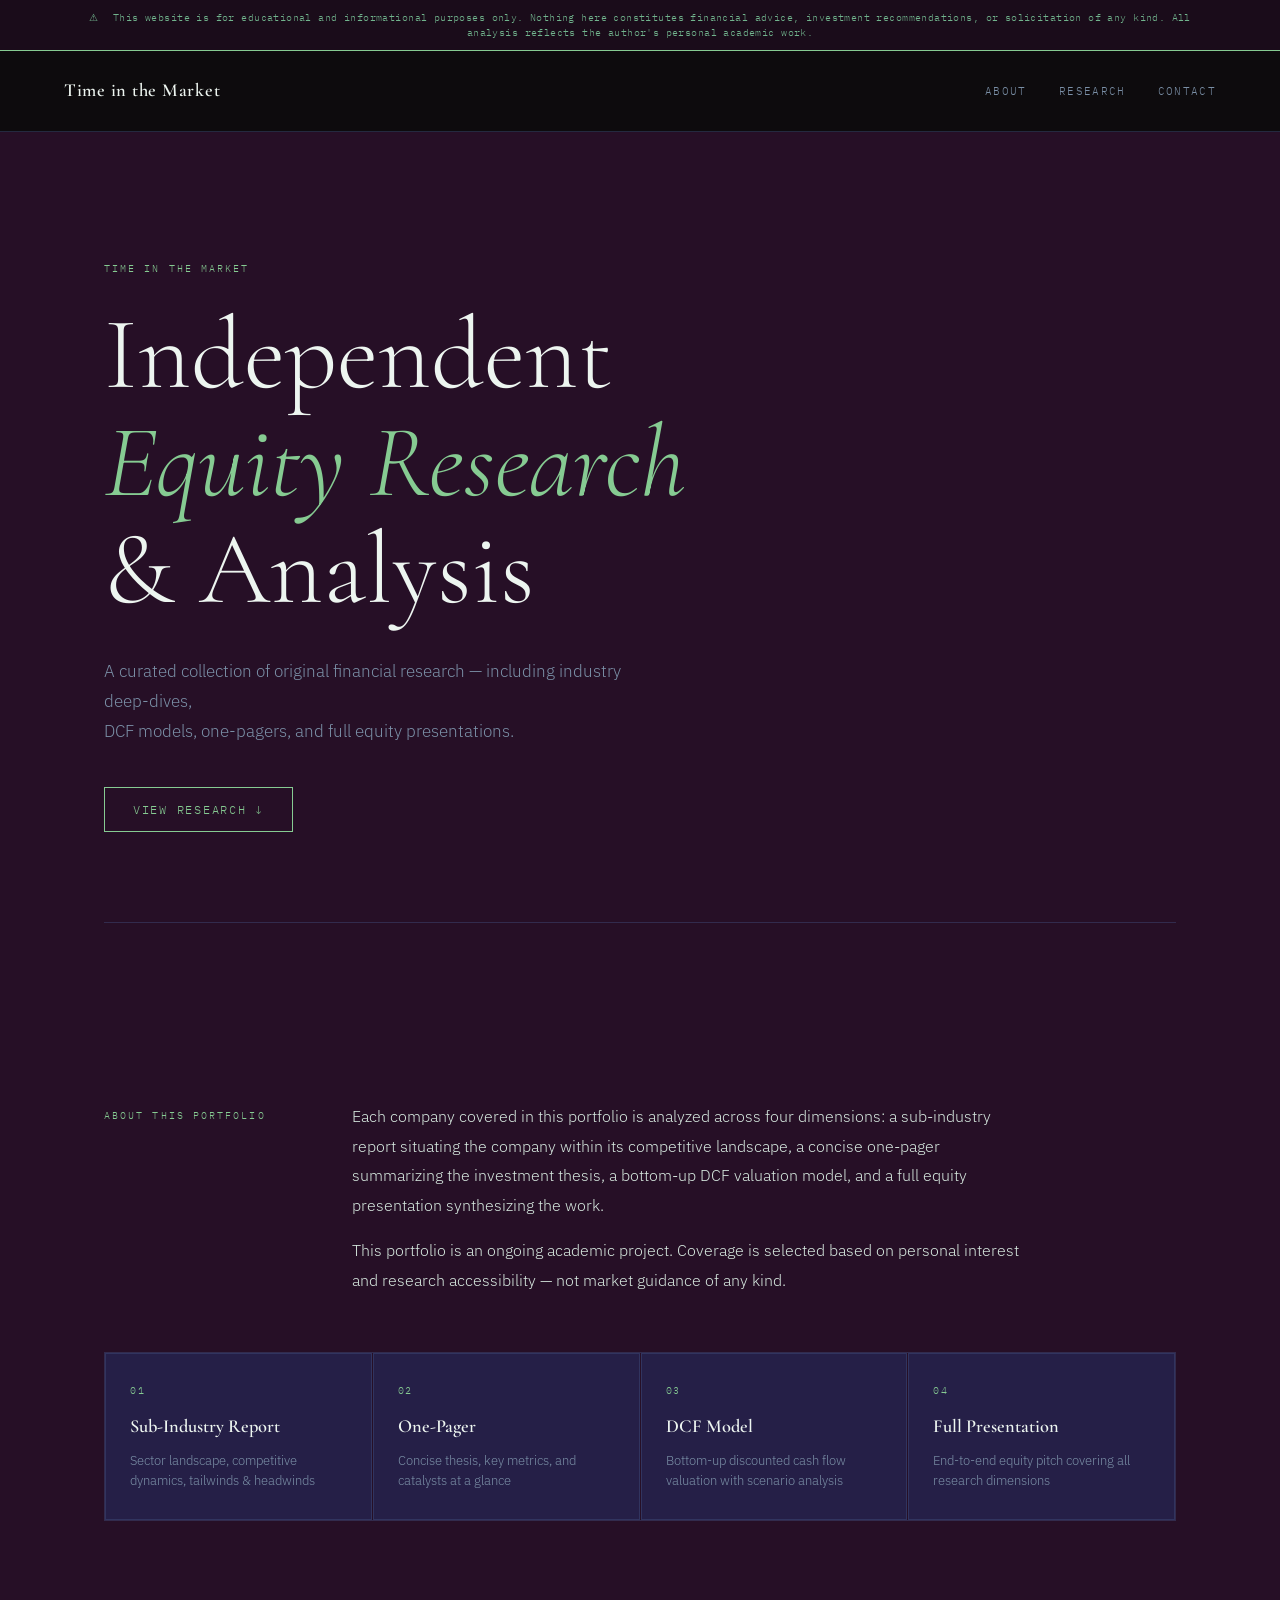
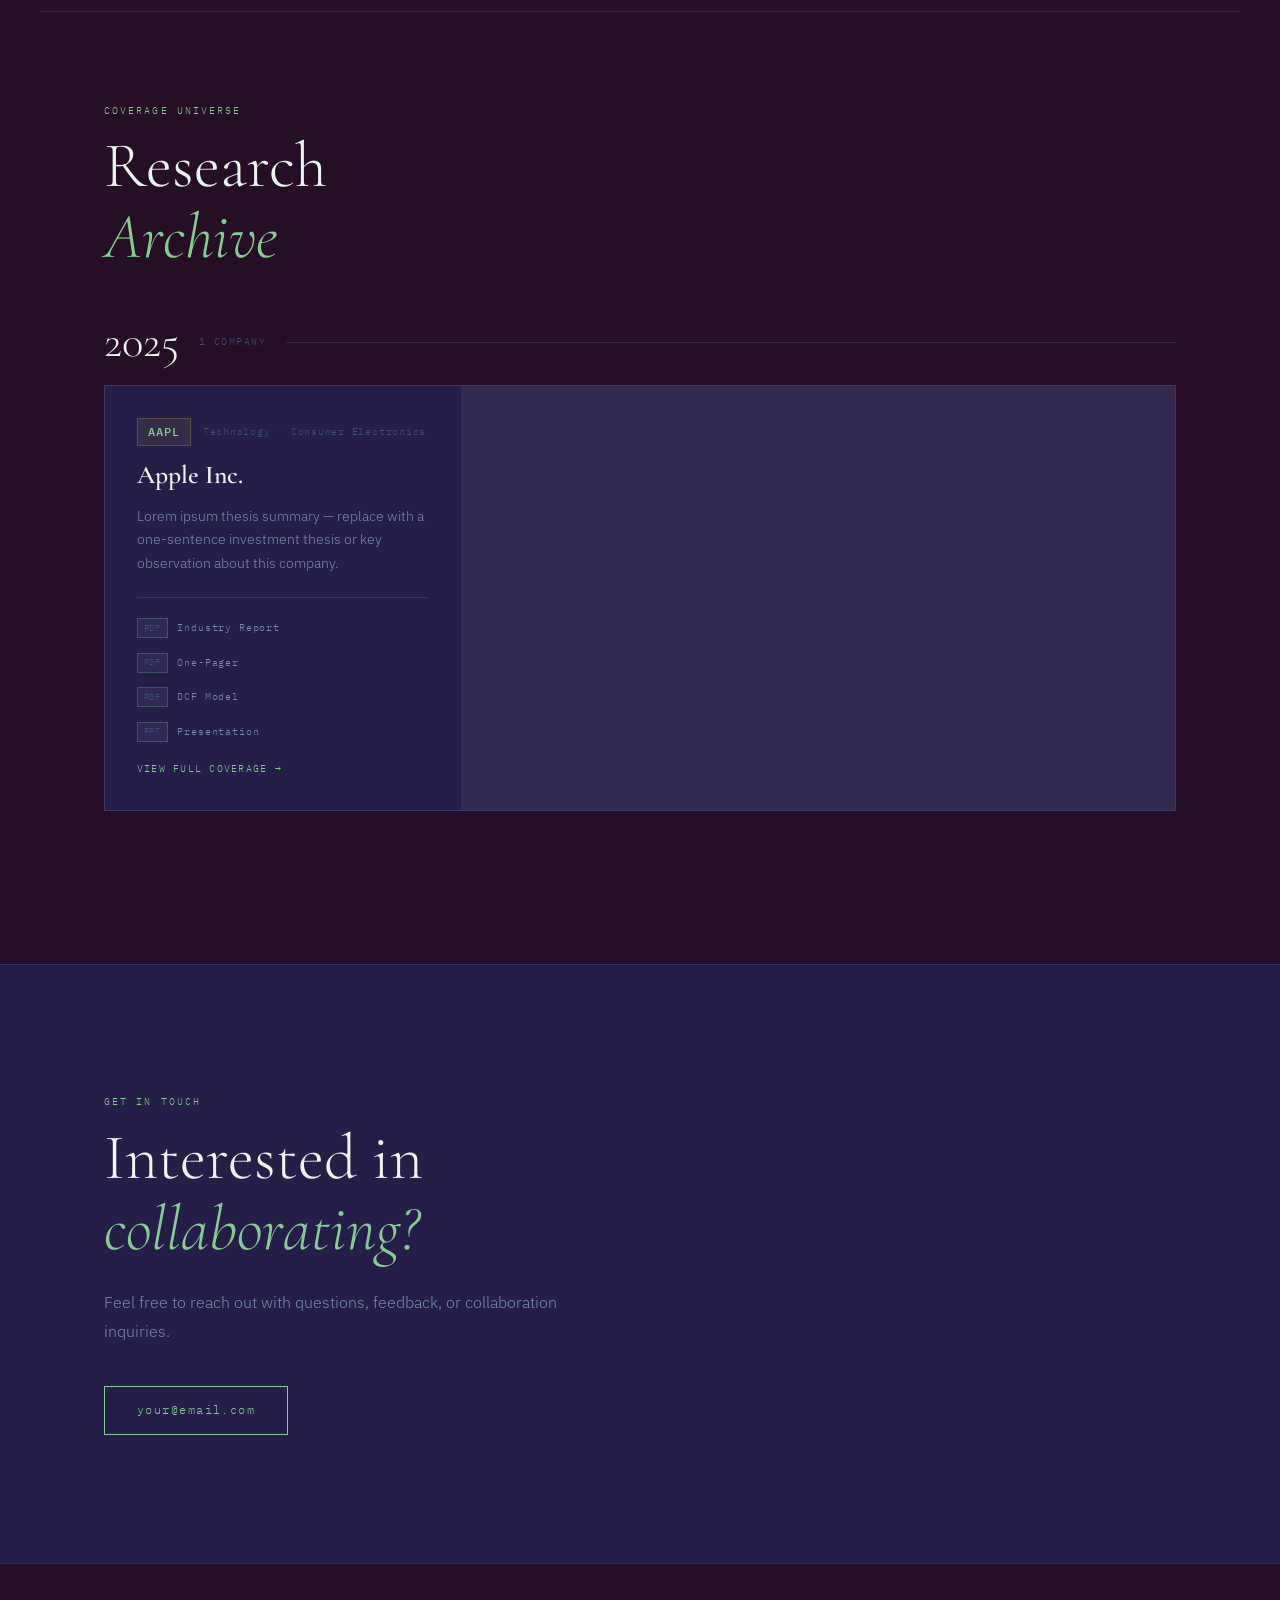
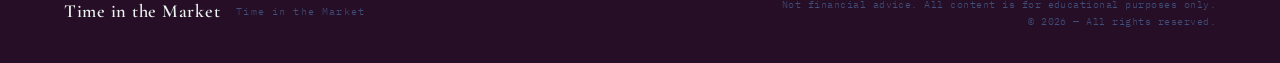
==== index.html @ aef66179 "Add files via upload Initial upload" ====
<!DOCTYPE html>
<html lang="en">
<head>
  <meta charset="UTF-8" />
  <meta name="viewport" content="width=device-width, initial-scale=1.0" />
  <title>Time in the Market</title>
  <link rel="stylesheet" href="styles.css" />
  <link rel="preconnect" href="https://fonts.googleapis.com" />
  <link href="https://fonts.googleapis.com/css2?family=Cormorant+Garamond:ital,wght@0,300;0,400;0,600;1,300;1,400&family=IBM+Plex+Mono:wght@300;400;500&family=IBM+Plex+Sans:wght@300;400;500&display=swap" rel="stylesheet" />
</head>
<body>

  <!-- DISCLAIMER BANNER -->
  <div class="disclaimer-banner">
    <span class="disclaimer-icon">⚠</span>
    This website is for educational and informational purposes only. Nothing here constitutes financial advice, investment recommendations, or solicitation of any kind. All analysis reflects the author's personal academic work.
  </div>

  <!-- NAV -->
  <nav class="nav">
    <a href="index.html" class="nav-logo">Time in the Market</a>
    <div class="nav-links">
      <a href="#about">About</a>
      <a href="#research">Research</a>
      <a href="#contact">Contact</a>
    </div>
  </nav>

  <!-- HERO -->
  <header class="hero">
    <div class="hero-tag">Time in the Market</div>
    <h1 class="hero-title">
      Independent<br />
      <em>Equity Research</em><br />
      & Analysis
    </h1>
    <p class="hero-sub">
      A curated collection of original financial research — including industry deep-dives,<br class="br-desktop" />
      DCF models, one-pagers, and full equity presentations.
    </p>
    <a href="#research" class="hero-cta">View Research ↓</a>
    <div class="hero-rule"></div>
  </header>

  <!-- ABOUT -->
  <section class="about-section" id="about">
    <div class="about-grid">
      <div class="about-label">About This Portfolio</div>
      <div class="about-body">
        <p>
          Each company covered in this portfolio is analyzed across four dimensions:
          a sub-industry report situating the company within its competitive landscape,
          a concise one-pager summarizing the investment thesis, a bottom-up DCF valuation
          model, and a full equity presentation synthesizing the work.
        </p>
        <p>
          This portfolio is an ongoing academic project. Coverage is selected based on
          personal interest and research accessibility — not market guidance of any kind.
        </p>
      </div>
    </div>

    <!-- Deliverable types -->
    <div class="deliverables-row">
      <div class="deliverable-card">
        <div class="deliverable-num">01</div>
        <div class="deliverable-name">Sub-Industry Report</div>
        <div class="deliverable-desc">Sector landscape, competitive dynamics, tailwinds & headwinds</div>
      </div>
      <div class="deliverable-card">
        <div class="deliverable-num">02</div>
        <div class="deliverable-name">One-Pager</div>
        <div class="deliverable-desc">Concise thesis, key metrics, and catalysts at a glance</div>
      </div>
      <div class="deliverable-card">
        <div class="deliverable-num">03</div>
        <div class="deliverable-name">DCF Model</div>
        <div class="deliverable-desc">Bottom-up discounted cash flow valuation with scenario analysis</div>
      </div>
      <div class="deliverable-card">
        <div class="deliverable-num">04</div>
        <div class="deliverable-name">Full Presentation</div>
        <div class="deliverable-desc">End-to-end equity pitch covering all research dimensions</div>
      </div>
    </div>
  </section>

  <!-- RESEARCH GRID -->
  <section class="research-section" id="research">
    <div class="section-header">
      <span class="section-label">Coverage Universe</span>
      <h2 class="section-title">Research<br /><em>Archive</em></h2>
    </div>

    <!-- ============================================================ -->
    <!-- YEAR BLOCK — Duplicate this entire block for each new year   -->
    <!-- ============================================================ -->
    <div class="year-block">

      <div class="year-header">
        <span class="year-label">2025</span>  <!-- ✏️ EDIT: Change the year -->
        <span class="year-count">1 company</span>  <!-- ✏️ EDIT: Update count -->
        <div class="year-rule"></div>
      </div>

      <div class="company-grid">

        <!-- ============================================================ -->
        <!-- COMPANY CARD — Duplicate this block to add a new company     -->
        <!-- ============================================================ -->
        <article class="company-card">
          <div class="card-meta">
            <span class="card-ticker">AAPL</span>
            <span class="card-sector">Technology · Consumer Electronics</span>
          </div>
          <h3 class="card-company">Apple Inc.</h3>
          <p class="card-thesis">
            Lorem ipsum thesis summary — replace with a one-sentence investment thesis or key observation about this company.
          </p>
          <div class="card-links">
            <a href="companies/apple/industry-report.pdf" class="card-link" target="_blank">
              <span class="link-type">PDF</span> Industry Report
            </a>
            <a href="companies/apple/one-pager.pdf" class="card-link" target="_blank">
              <span class="link-type">PDF</span> One-Pager
            </a>
            <a href="companies/apple/dcf-model.pdf" class="card-link" target="_blank">
              <span class="link-type">PDF</span> DCF Model
            </a>
            <a href="companies/apple/presentation.pptx" class="card-link" target="_blank">
              <span class="link-type">PPT</span> Presentation
            </a>
            <a href="companies/apple/index.html" class="card-cta">View Full Coverage →</a>
          </div>
        </article>
        <!-- ============================================================ -->
        <!-- END COMPANY CARD                                              -->
        <!-- ============================================================ -->

        <!-- ADD MORE COMPANY CARDS BELOW — copy the block above -->

      </div>
    </div>
    <!-- ============================================================ -->
    <!-- END YEAR BLOCK                                                -->
    <!-- ============================================================ -->

    <!-- ADD MORE YEAR BLOCKS ABOVE THIS LINE — copy the block above -->

  </section>

  <!-- CONTACT -->
  <section class="contact-section" id="contact">
    <div class="contact-inner">
      <span class="section-label">Get in Touch</span>
      <h2 class="contact-title">Interested in<br /><em>collaborating?</em></h2>
      <p class="contact-body">
        Feel free to reach out with questions, feedback, or collaboration inquiries.
      </p>
      <!-- Replace href with your actual mailto or LinkedIn -->
      <a href="mailto:your@email.com" class="contact-btn">your@email.com</a>
    </div>
  </section>

  <!-- FOOTER -->
  <footer class="footer">
    <div class="footer-left">
      <span class="nav-logo">Time in the Market</span>
      <span class="footer-tagline">Time in the Market</span>
    </div>
    <div class="footer-right">
      <p class="footer-disclaimer">
        Not financial advice. All content is for educational purposes only.<br />
        © <span id="year"></span> — All rights reserved.
      </p>
    </div>
  </footer>

  <script>
    document.getElementById('year').textContent = new Date().getFullYear();
  </script>
</body>
</html>
---- styles.css ----
/* ===================================================
   TIME IN THE MARKET — styles.css
   Palette: Midnight Violet · Space Indigo · Dusk Blue
            · Mint Leaf · Emerald
   =================================================== */

/* ---------- CSS Variables ---------- */
:root {
  --bg:         #260F26;   /* Midnight Violet  */
  --bg-2:       #251F47;   /* Space Indigo     */
  --bg-3:       #2e2a52;   /* Space Indigo +   */
  --border:     rgba(64, 78, 124, 0.45);   /* Dusk Blue tint  */
  --border-mid: rgba(113, 180, 141, 0.3);  /* Mint Leaf tint  */
  --gold:       #86CB92;   /* Emerald          */
  --gold-light: #71B48D;   /* Mint Leaf        */
  --text:       #d6e8df;   /* soft green-white */
  --text-muted: #7a8fa6;   /* muted blue-grey  */
  --text-dim:   #404E7C;   /* Dusk Blue        */
  --white:      #edf5f0;   /* near-white       */

  --font-display: 'Cormorant Garamond', serif;
  --font-mono:    'IBM Plex Mono', monospace;
  --font-sans:    'IBM Plex Sans', sans-serif;

  --max-w: 1200px;
  --pad:   clamp(1.5rem, 5vw, 4rem);
}

/* ---------- Reset ---------- */
*, *::before, *::after { box-sizing: border-box; margin: 0; padding: 0; }

html { scroll-behavior: smooth; }

body {
  background: var(--bg);
  color: var(--text);
  font-family: var(--font-sans);
  font-weight: 300;
  line-height: 1.7;
  -webkit-font-smoothing: antialiased;
}

a { color: inherit; text-decoration: none; }
img { display: block; max-width: 100%; }

/* ---------- Disclaimer Banner ---------- */
.disclaimer-banner {
  background: #1a0c1a;
  border-bottom: 1px solid var(--gold);
  color: var(--gold-light);
  font-family: var(--font-mono);
  font-size: 0.65rem;
  letter-spacing: 0.04em;
  line-height: 1.5;
  padding: 0.6rem var(--pad);
  text-align: center;
}

.disclaimer-icon {
  margin-right: 0.5rem;
}

/* ---------- Nav ---------- */
.nav {
  display: flex;
  align-items: center;
  justify-content: space-between;
  padding: 1.5rem var(--pad);
  border-bottom: 1px solid var(--border);
  position: sticky;
  top: 0;
  z-index: 100;
  background: rgba(11,11,11,0.92);
  backdrop-filter: blur(12px);
}

.nav-logo {
  font-family: var(--font-display);
  font-size: 1.15rem;
  font-weight: 600;
  letter-spacing: 0.04em;
  color: var(--white);
  white-space: nowrap;
}

.nav-links {
  display: flex;
  gap: 2rem;
}

.nav-links a {
  font-family: var(--font-mono);
  font-size: 0.7rem;
  letter-spacing: 0.12em;
  text-transform: uppercase;
  color: var(--text-muted);
  transition: color 0.2s;
}

.nav-links a:hover { color: var(--gold); }

/* ---------- Hero ---------- */
.hero {
  padding: clamp(4rem, 10vw, 9rem) var(--pad) clamp(3rem, 7vw, 6rem);
  max-width: var(--max-w);
  margin: 0 auto;
  position: relative;
}

.hero-tag {
  font-family: var(--font-mono);
  font-size: 0.65rem;
  letter-spacing: 0.2em;
  text-transform: uppercase;
  color: var(--gold);
  margin-bottom: 1.5rem;
}

.hero-title {
  font-family: var(--font-display);
  font-size: clamp(3.5rem, 8vw, 7.5rem);
  font-weight: 300;
  line-height: 1.05;
  color: var(--white);
  margin-bottom: 2rem;
}

.hero-title em {
  font-style: italic;
  color: var(--gold);
}

.hero-sub {
  font-family: var(--font-sans);
  font-size: clamp(0.9rem, 1.5vw, 1.05rem);
  font-weight: 300;
  color: var(--text-muted);
  max-width: 560px;
  line-height: 1.8;
  margin-bottom: 2.5rem;
}

.br-desktop { display: none; }
@media (min-width: 768px) { .br-desktop { display: block; } }

.hero-cta {
  display: inline-block;
  font-family: var(--font-mono);
  font-size: 0.72rem;
  letter-spacing: 0.15em;
  text-transform: uppercase;
  color: var(--gold);
  border: 1px solid var(--gold);
  padding: 0.75rem 1.75rem;
  transition: background 0.2s, color 0.2s;
}

.hero-cta:hover {
  background: var(--gold);
  color: var(--bg);
}

.hero-rule {
  width: 100%;
  height: 1px;
  background: var(--border);
  margin-top: clamp(3rem, 7vw, 6rem);
}

/* ---------- About ---------- */
.about-section {
  max-width: var(--max-w);
  margin: 0 auto;
  padding: clamp(3rem, 7vw, 6rem) var(--pad);
  border-bottom: 1px solid var(--border);
}

.about-grid {
  display: grid;
  grid-template-columns: 200px 1fr;
  gap: 3rem;
  margin-bottom: 3.5rem;
}

@media (max-width: 700px) {
  .about-grid { grid-template-columns: 1fr; gap: 1rem; }
}

.about-label {
  font-family: var(--font-mono);
  font-size: 0.65rem;
  letter-spacing: 0.2em;
  text-transform: uppercase;
  color: var(--gold);
  padding-top: 0.3rem;
}

.about-body p {
  font-size: 1rem;
  color: var(--text);
  line-height: 1.85;
  max-width: 680px;
}

.about-body p + p { margin-top: 1rem; }

/* Deliverables row */
.deliverables-row {
  display: grid;
  grid-template-columns: repeat(4, 1fr);
  gap: 1px;
  border: 1px solid var(--border);
}

@media (max-width: 900px) {
  .deliverables-row { grid-template-columns: repeat(2, 1fr); }
}
@media (max-width: 500px) {
  .deliverables-row { grid-template-columns: 1fr; }
}

.deliverable-card {
  padding: 1.75rem 1.5rem;
  background: var(--bg-2);
  border: 1px solid var(--border);
  transition: background 0.2s;
}

.deliverable-card:hover { background: var(--bg-3); }

.deliverable-num {
  font-family: var(--font-mono);
  font-size: 0.65rem;
  letter-spacing: 0.15em;
  color: var(--gold);
  margin-bottom: 0.75rem;
}

.deliverable-name {
  font-family: var(--font-display);
  font-size: 1.15rem;
  font-weight: 600;
  color: var(--white);
  margin-bottom: 0.5rem;
}

.deliverable-desc {
  font-size: 0.8rem;
  color: var(--text-muted);
  line-height: 1.6;
}

/* ---------- Research Section ---------- */
.research-section {
  max-width: var(--max-w);
  margin: 0 auto;
  padding: clamp(3rem, 7vw, 6rem) var(--pad);
}

.section-header {
  margin-bottom: 3rem;
}

.section-label {
  font-family: var(--font-mono);
  font-size: 0.65rem;
  letter-spacing: 0.2em;
  text-transform: uppercase;
  color: var(--gold);
  display: block;
  margin-bottom: 0.75rem;
}

.section-title {
  font-family: var(--font-display);
  font-size: clamp(2.5rem, 5vw, 4rem);
  font-weight: 300;
  line-height: 1.1;
  color: var(--white);
}

.section-title em {
  font-style: italic;
  color: var(--gold);
}

/* Company grid */
.company-grid {
  display: grid;
  grid-template-columns: repeat(auto-fill, minmax(340px, 1fr));
  gap: 1px;
  background: var(--border);
  border: 1px solid var(--border);
}

.company-card {
  background: var(--bg-2);
  padding: 2rem;
  display: flex;
  flex-direction: column;
  gap: 0.9rem;
  transition: background 0.2s;
  position: relative;
}

.company-card:hover { background: var(--bg-3); }

.company-card::before {
  content: '';
  position: absolute;
  top: 0; left: 0;
  width: 2px;
  height: 0;
  background: var(--gold);
  transition: height 0.3s ease;
}

.company-card:hover::before { height: 100%; }

.card-meta {
  display: flex;
  align-items: center;
  gap: 0.75rem;
  flex-wrap: wrap;
}

.card-ticker {
  font-family: var(--font-mono);
  font-size: 0.72rem;
  font-weight: 500;
  letter-spacing: 0.1em;
  color: var(--gold);
  background: rgba(198,168,75,0.1);
  padding: 0.2rem 0.6rem;
  border: 1px solid rgba(198,168,75,0.25);
}

.card-sector {
  font-family: var(--font-mono);
  font-size: 0.6rem;
  letter-spacing: 0.08em;
  color: var(--text-dim);
}

.card-company {
  font-family: var(--font-display);
  font-size: 1.6rem;
  font-weight: 600;
  color: var(--white);
  line-height: 1.2;
}

.card-thesis {
  font-size: 0.85rem;
  color: var(--text-muted);
  line-height: 1.7;
  flex: 1;
}

.card-links {
  display: flex;
  flex-direction: column;
  gap: 0.4rem;
  margin-top: 0.5rem;
  padding-top: 1rem;
  border-top: 1px solid var(--border);
}

.card-link {
  display: flex;
  align-items: center;
  gap: 0.6rem;
  font-family: var(--font-mono);
  font-size: 0.65rem;
  letter-spacing: 0.08em;
  color: var(--text-muted);
  transition: color 0.2s;
  padding: 0.25rem 0;
}

.card-link:hover { color: var(--gold); }

.link-type {
  background: var(--bg-3);
  border: 1px solid var(--border-mid);
  padding: 0.1rem 0.35rem;
  font-size: 0.55rem;
  letter-spacing: 0.1em;
  color: var(--text-dim);
  min-width: 30px;
  text-align: center;
}

.card-cta {
  display: inline-block;
  margin-top: 0.5rem;
  font-family: var(--font-mono);
  font-size: 0.65rem;
  letter-spacing: 0.12em;
  text-transform: uppercase;
  color: var(--gold);
  transition: letter-spacing 0.2s;
}

.card-cta:hover { letter-spacing: 0.2em; }

/* Year blocks */
.year-block {
  margin-bottom: 4rem;
}

.year-header {
  display: flex;
  align-items: center;
  gap: 1.25rem;
  margin-bottom: 1.25rem;
}

.year-label {
  font-family: var(--font-display);
  font-size: 2.8rem;
  font-weight: 300;
  color: var(--white);
  line-height: 1;
  flex-shrink: 0;
}

.year-count {
  font-family: var(--font-mono);
  font-size: 0.6rem;
  letter-spacing: 0.15em;
  text-transform: uppercase;
  color: var(--text-dim);
  flex-shrink: 0;
}

.year-rule {
  flex: 1;
  height: 1px;
  background: var(--border);
}

/* Empty state */
.empty-state {
  text-align: center;
  padding: 3rem;
  border: 1px dashed var(--border);
  border-top: none;
  margin-top: -1px;
}

.empty-state p {
  font-family: var(--font-mono);
  font-size: 0.7rem;
  letter-spacing: 0.15em;
  color: var(--text-dim);
}

/* ---------- Contact ---------- */
.contact-section {
  border-top: 1px solid var(--border);
  background: var(--bg-2);
}

.contact-inner {
  max-width: var(--max-w);
  margin: 0 auto;
  padding: clamp(4rem, 10vw, 8rem) var(--pad);
}

.contact-title {
  font-family: var(--font-display);
  font-size: clamp(2.5rem, 5vw, 4.5rem);
  font-weight: 300;
  line-height: 1.1;
  color: var(--white);
  margin: 0.75rem 0 1.5rem;
}

.contact-title em {
  font-style: italic;
  color: var(--gold);
}

.contact-body {
  font-size: 1rem;
  color: var(--text-muted);
  max-width: 460px;
  margin-bottom: 2.5rem;
  line-height: 1.8;
}

.contact-btn {
  display: inline-block;
  font-family: var(--font-mono);
  font-size: 0.75rem;
  letter-spacing: 0.12em;
  color: var(--gold);
  border: 1px solid var(--gold);
  padding: 0.85rem 2rem;
  transition: background 0.2s, color 0.2s;
}

.contact-btn:hover {
  background: var(--gold);
  color: var(--bg);
}

/* ---------- Footer ---------- */
.footer {
  display: flex;
  align-items: flex-start;
  justify-content: space-between;
  flex-wrap: wrap;
  gap: 1.5rem;
  padding: 2rem var(--pad);
  border-top: 1px solid var(--border);
  max-width: 100%;
}

.footer-left {
  display: flex;
  align-items: center;
  gap: 1rem;
}

.footer-tagline {
  font-family: var(--font-mono);
  font-size: 0.6rem;
  letter-spacing: 0.12em;
  color: var(--text-dim);
}

.footer-disclaimer {
  font-family: var(--font-mono);
  font-size: 0.6rem;
  letter-spacing: 0.05em;
  color: var(--text-dim);
  text-align: right;
  line-height: 1.8;
}

@media (max-width: 600px) {
  .footer { flex-direction: column; }
  .footer-disclaimer { text-align: left; }
}

/* ===================================================
   COMPANY PAGE STYLES (used in company/index.html)
   =================================================== */

.company-hero {
  max-width: var(--max-w);
  margin: 0 auto;
  padding: clamp(3rem, 8vw, 7rem) var(--pad) 3rem;
  border-bottom: 1px solid var(--border);
}

.company-breadcrumb {
  font-family: var(--font-mono);
  font-size: 0.62rem;
  letter-spacing: 0.15em;
  color: var(--text-dim);
  margin-bottom: 2rem;
}

.company-breadcrumb a { color: var(--gold); }

.company-header-meta {
  display: flex;
  align-items: center;
  gap: 1rem;
  margin-bottom: 1rem;
  flex-wrap: wrap;
}

.company-page-title {
  font-family: var(--font-display);
  font-size: clamp(3rem, 7vw, 6rem);
  font-weight: 300;
  color: var(--white);
  line-height: 1.05;
  margin-bottom: 1.25rem;
}

.company-page-title em { color: var(--gold); font-style: italic; }

.company-summary {
  font-size: 1rem;
  color: var(--text-muted);
  max-width: 620px;
  line-height: 1.85;
}

/* Research docs grid */
.docs-section {
  max-width: var(--max-w);
  margin: 0 auto;
  padding: clamp(2.5rem, 6vw, 5rem) var(--pad);
}

.docs-grid {
  display: grid;
  grid-template-columns: repeat(auto-fill, minmax(260px, 1fr));
  gap: 1px;
  background: var(--border);
  border: 1px solid var(--border);
  margin-top: 2rem;
}

.doc-card {
  background: var(--bg-2);
  padding: 1.75rem;
  display: flex;
  flex-direction: column;
  gap: 0.75rem;
  transition: background 0.2s;
}

.doc-card:hover { background: var(--bg-3); }

.doc-card-num {
  font-family: var(--font-mono);
  font-size: 0.6rem;
  letter-spacing: 0.15em;
  color: var(--gold);
}

.doc-card-title {
  font-family: var(--font-display);
  font-size: 1.2rem;
  font-weight: 600;
  color: var(--white);
}

.doc-card-desc {
  font-size: 0.8rem;
  color: var(--text-muted);
  line-height: 1.65;
  flex: 1;
}

.doc-card-link {
  display: inline-flex;
  align-items: center;
  gap: 0.4rem;
  font-family: var(--font-mono);
  font-size: 0.65rem;
  letter-spacing: 0.1em;
  color: var(--gold);
  border: 1px solid rgba(198,168,75,0.3);
  padding: 0.55rem 0.9rem;
  margin-top: 0.5rem;
  transition: background 0.2s, color 0.2s;
  width: fit-content;
}

.doc-card-link:hover {
  background: var(--gold);
  color: var(--bg);
}

/* Company key stats bar */
.stats-bar {
  display: grid;
  grid-template-columns: repeat(auto-fill, minmax(150px, 1fr));
  border: 1px solid var(--border);
  border-bottom: none;
  margin-top: 2.5rem;
}

.stat-item {
  padding: 1.25rem 1.5rem;
  border-bottom: 1px solid var(--border);
  border-right: 1px solid var(--border);
}

.stat-label {
  font-family: var(--font-mono);
  font-size: 0.58rem;
  letter-spacing: 0.15em;
  text-transform: uppercase;
  color: var(--text-dim);
  margin-bottom: 0.35rem;
}

.stat-value {
  font-family: var(--font-display);
  font-size: 1.3rem;
  font-weight: 600;
  color: var(--white);
}

/* Thesis block */
.thesis-section {
  max-width: var(--max-w);
  margin: 0 auto;
  padding: 0 var(--pad) clamp(3rem, 6vw, 5rem);
}

.thesis-block {
  border-left: 2px solid var(--gold);
  padding: 1.5rem 2rem;
  background: var(--bg-2);
}

.thesis-block p {
  font-family: var(--font-display);
  font-size: 1.3rem;
  font-style: italic;
  line-height: 1.65;
  color: var(--text);
  font-weight: 300;
}

/* Company back link */
.back-bar {
  max-width: var(--max-w);
  margin: 0 auto;
  padding: 1.5rem var(--pad);
  border-bottom: 1px solid var(--border);
}

.back-link {
  font-family: var(--font-mono);
  font-size: 0.65rem;
  letter-spacing: 0.12em;
  color: var(--text-muted);
  transition: color 0.2s;
}

.back-link:hover { color: var(--gold); }
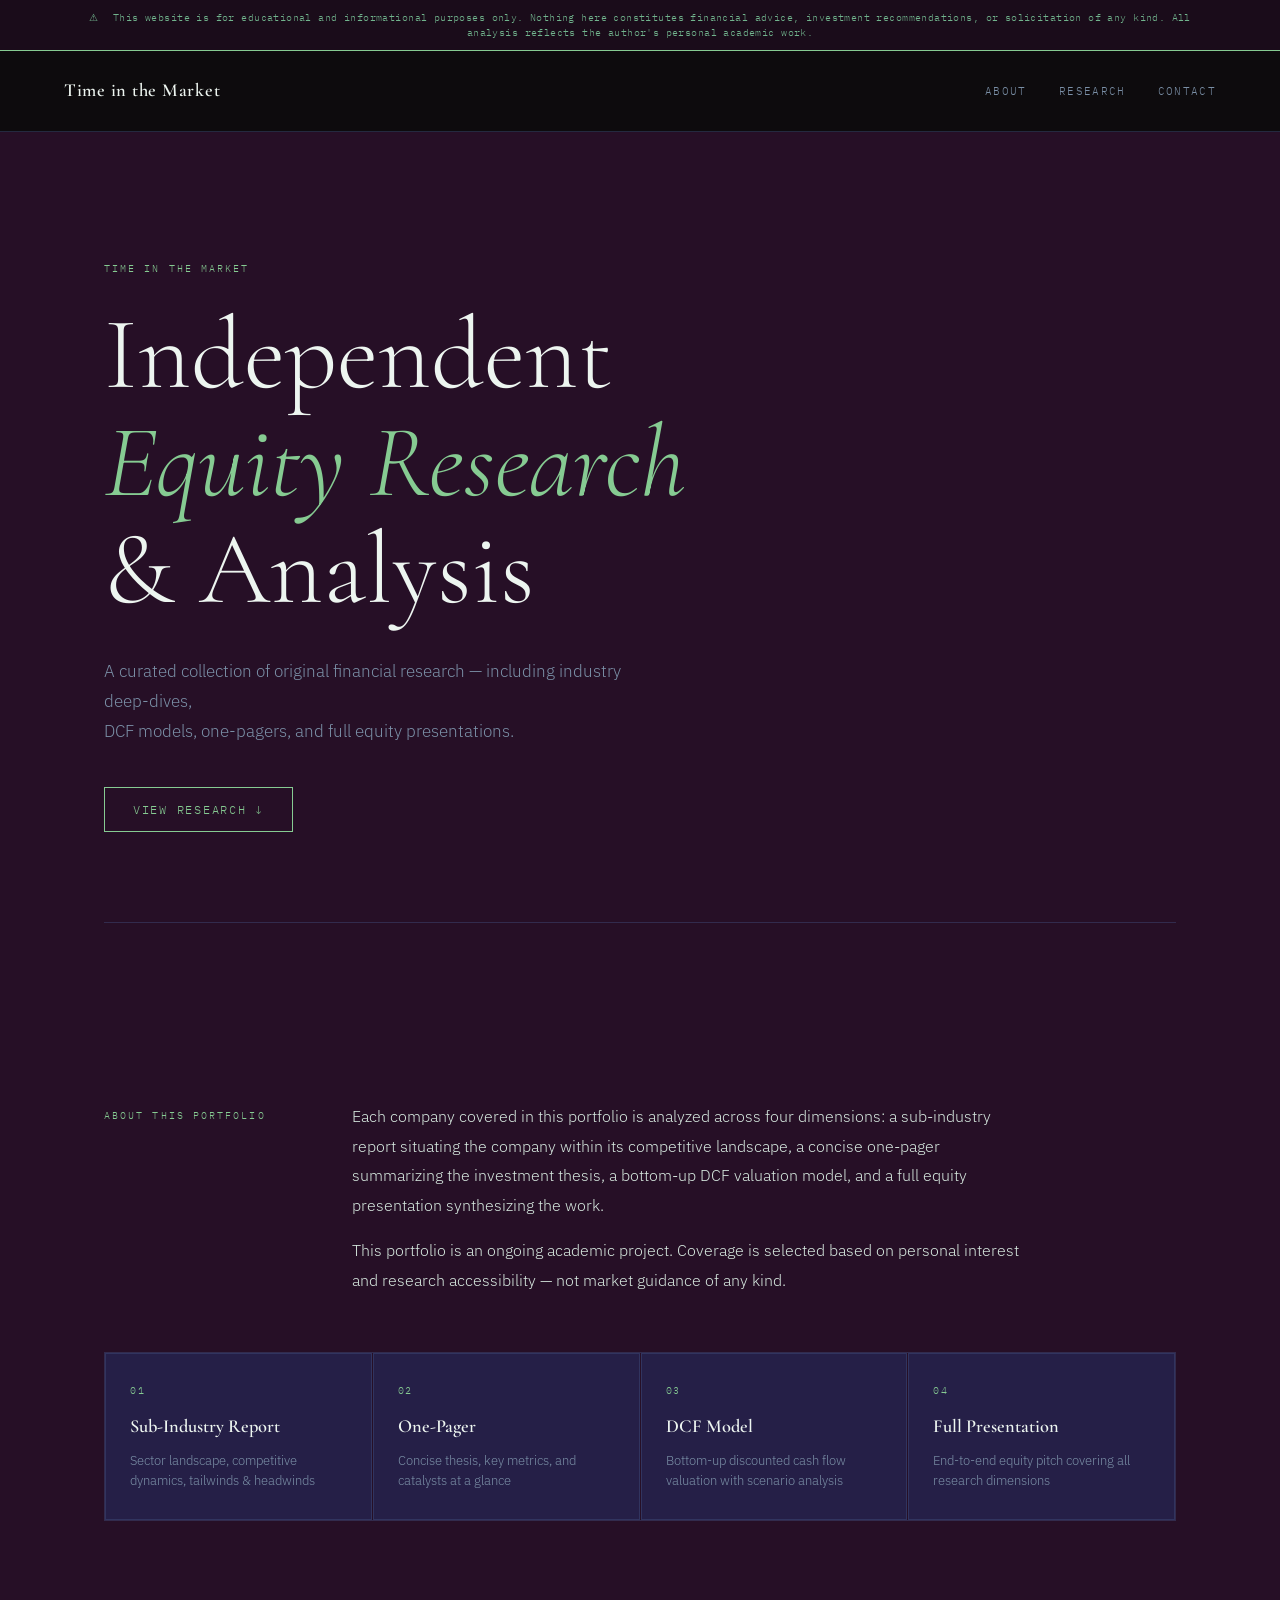
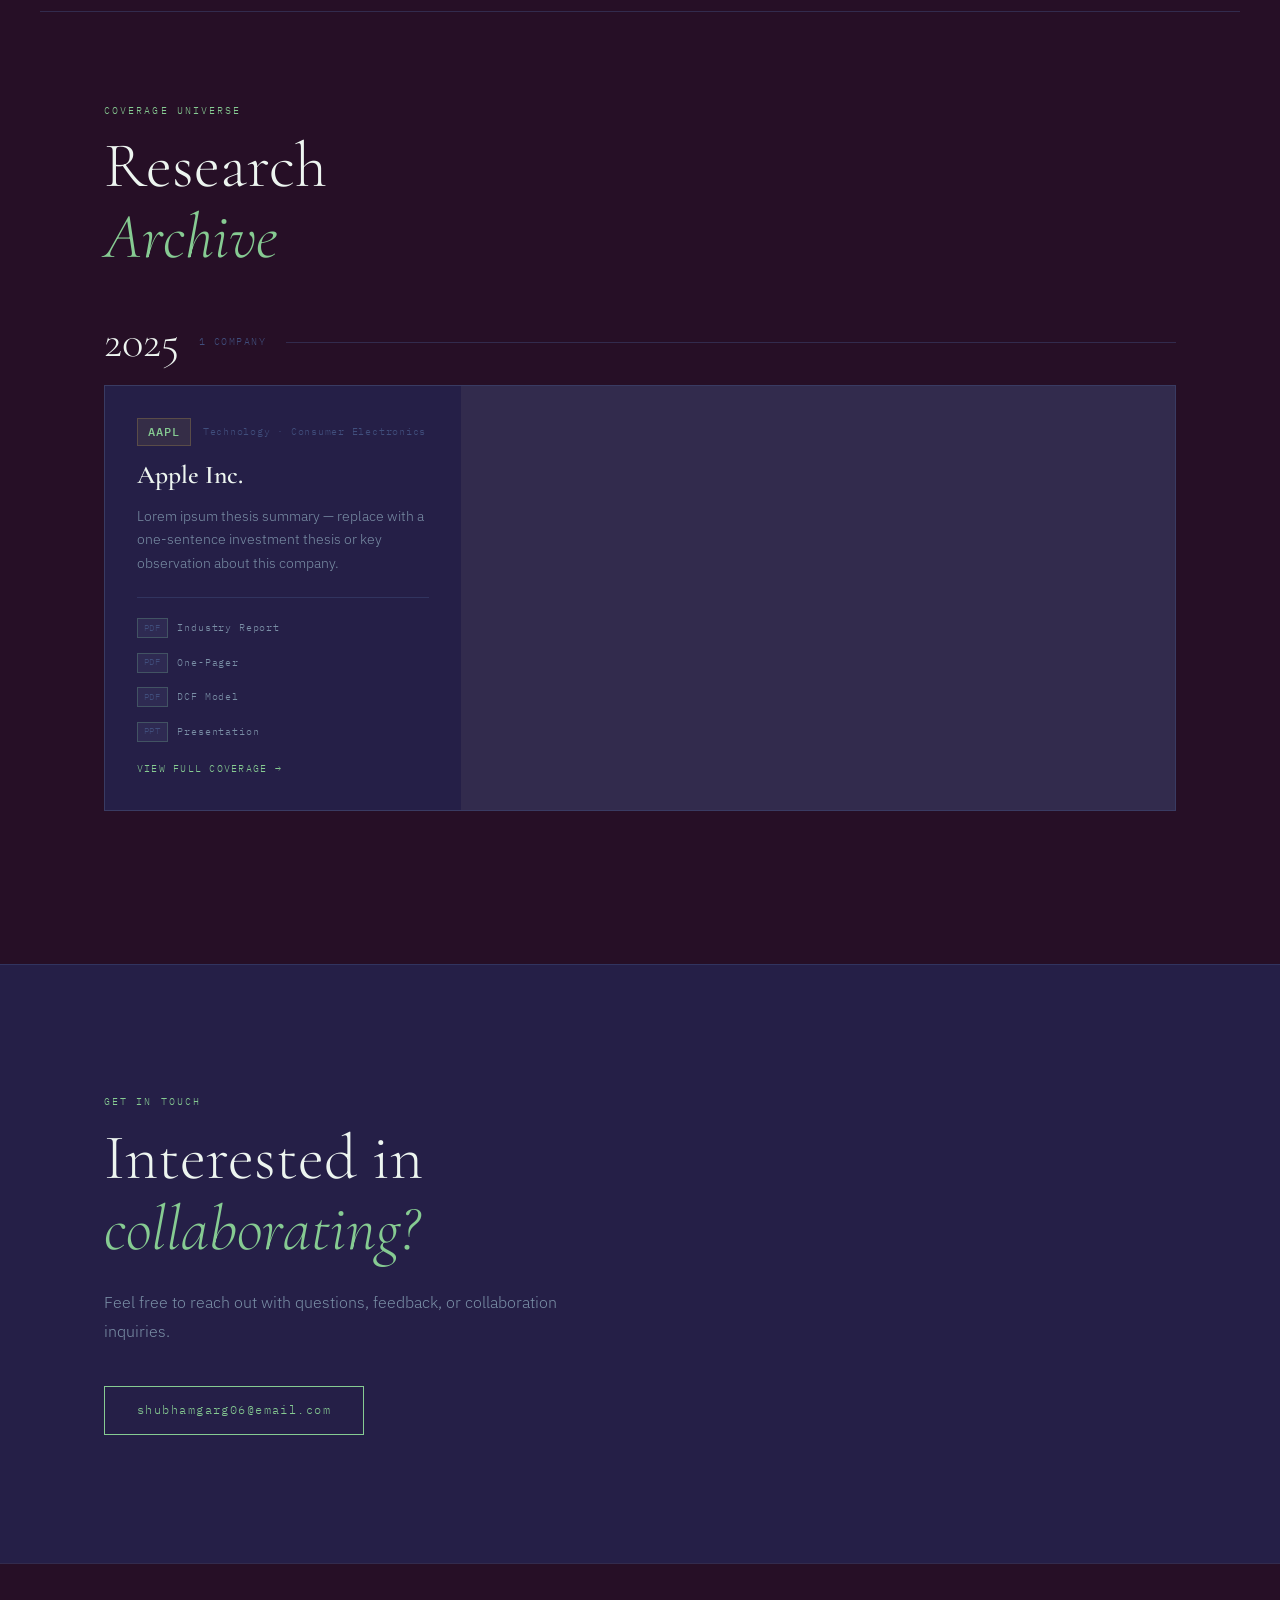
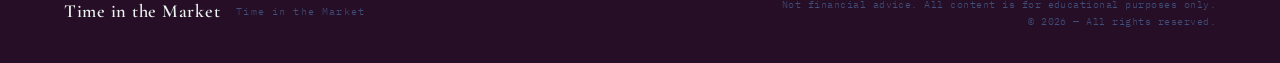
==== commit 6c2f7e37: "Update index.html email changes" ====
--- a/index.html
+++ b/index.html
@@ -158,7 +158,7 @@
         Feel free to reach out with questions, feedback, or collaboration inquiries.
       </p>
       <!-- Replace href with your actual mailto or LinkedIn -->
-      <a href="mailto:your@email.com" class="contact-btn">your@email.com</a>
+      <a href="mailto:shubhamgarg06@email.com" class="contact-btn">shubhamgarg06@email.com</a>
     </div>
   </section>
 
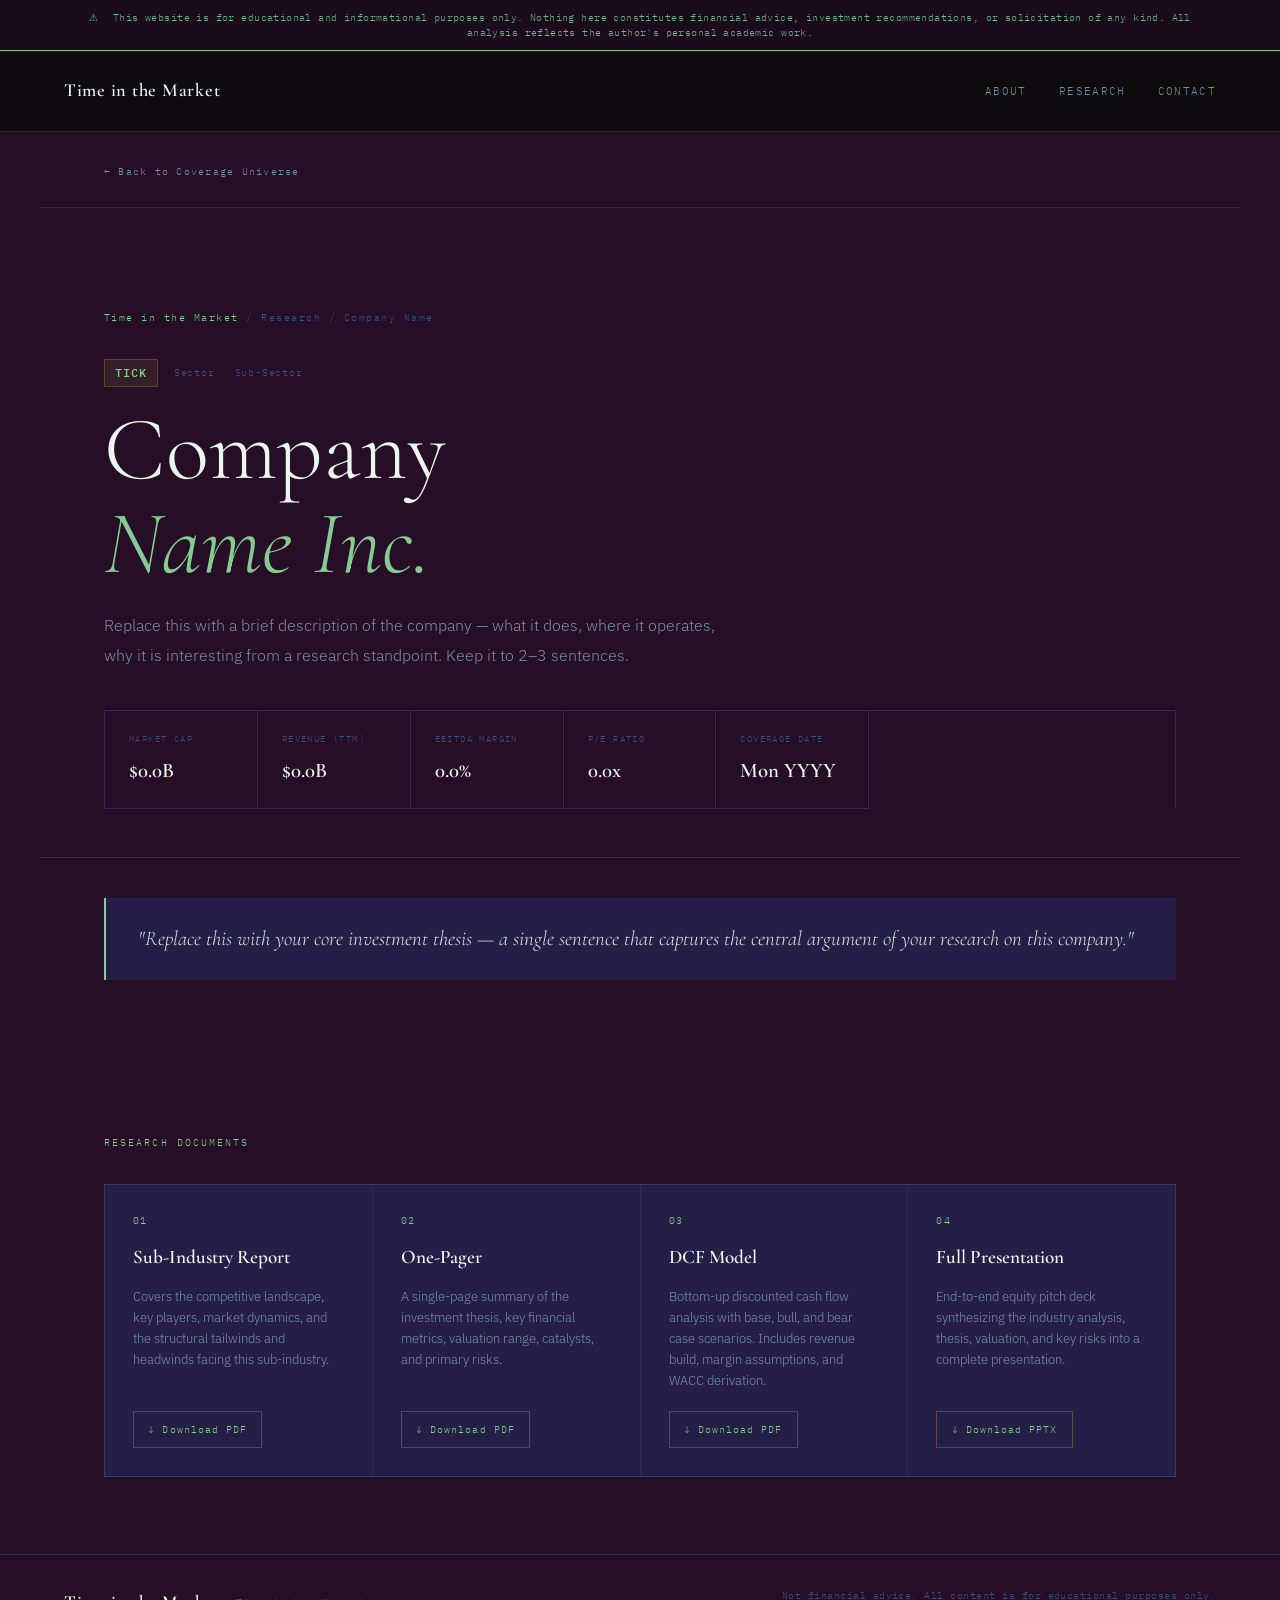
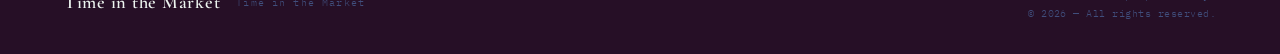
==== commit d8ab4408: "Add files via upload Initial Upload" ====
--- a/index.html
+++ b/index.html
@@ -3,8 +3,11 @@
 <head>
   <meta charset="UTF-8" />
   <meta name="viewport" content="width=device-width, initial-scale=1.0" />
-  <title>Time in the Market</title>
-  <link rel="stylesheet" href="styles.css" />
+
+  <!-- ✏️  EDIT: Update company name in title -->
+  <title>Company Name — Time in the Market</title>
+
+  <link rel="stylesheet" href="../../styles.css" />
   <link rel="preconnect" href="https://fonts.googleapis.com" />
   <link href="https://fonts.googleapis.com/css2?family=Cormorant+Garamond:ital,wght@0,300;0,400;0,600;1,300;1,400&family=IBM+Plex+Mono:wght@300;400;500&family=IBM+Plex+Sans:wght@300;400;500&display=swap" rel="stylesheet" />
 </head>
@@ -18,148 +21,163 @@
 
   <!-- NAV -->
   <nav class="nav">
-    <a href="index.html" class="nav-logo">Time in the Market</a>
+    <a href="../../index.html" class="nav-logo">Time in the Market</a>
     <div class="nav-links">
-      <a href="#about">About</a>
-      <a href="#research">Research</a>
-      <a href="#contact">Contact</a>
+      <a href="../../index.html#about">About</a>
+      <a href="../../index.html#research">Research</a>
+      <a href="../../index.html#contact">Contact</a>
     </div>
   </nav>
 
-  <!-- HERO -->
-  <header class="hero">
-    <div class="hero-tag">Time in the Market</div>
-    <h1 class="hero-title">
-      Independent<br />
-      <em>Equity Research</em><br />
-      & Analysis
+  <!-- BACK LINK -->
+  <div class="back-bar">
+    <a href="../../index.html#research" class="back-link">← Back to Coverage Universe</a>
+  </div>
+
+  <!-- COMPANY HERO -->
+  <section class="company-hero">
+
+    <!-- ✏️  EDIT: Update breadcrumb -->
+    <div class="company-breadcrumb">
+      <a href="../../index.html">Time in the Market</a> / Research / <span>Company Name</span>
+    </div>
+
+    <!-- ✏️  EDIT: Update ticker and sector -->
+    <div class="company-header-meta">
+      <span class="card-ticker">TICK</span>
+      <span class="card-sector">Sector · Sub-Sector</span>
+    </div>
+
+    <!-- ✏️  EDIT: Update company name -->
+    <h1 class="company-page-title">
+      Company<br /><em>Name Inc.</em>
     </h1>
-    <p class="hero-sub">
-      A curated collection of original financial research — including industry deep-dives,<br class="br-desktop" />
-      DCF models, one-pagers, and full equity presentations.
+
+    <!-- ✏️  EDIT: Replace with your one-paragraph company summary -->
+    <p class="company-summary">
+      Replace this with a brief description of the company — what it does, where it operates,
+      why it is interesting from a research standpoint. Keep it to 2–3 sentences.
     </p>
-    <a href="#research" class="hero-cta">View Research ↓</a>
-    <div class="hero-rule"></div>
-  </header>
-
-  <!-- ABOUT -->
-  <section class="about-section" id="about">
-    <div class="about-grid">
-      <div class="about-label">About This Portfolio</div>
-      <div class="about-body">
-        <p>
-          Each company covered in this portfolio is analyzed across four dimensions:
-          a sub-industry report situating the company within its competitive landscape,
-          a concise one-pager summarizing the investment thesis, a bottom-up DCF valuation
-          model, and a full equity presentation synthesizing the work.
-        </p>
-        <p>
-          This portfolio is an ongoing academic project. Coverage is selected based on
-          personal interest and research accessibility — not market guidance of any kind.
-        </p>
-      </div>
-    </div>
-
-    <!-- Deliverable types -->
-    <div class="deliverables-row">
-      <div class="deliverable-card">
-        <div class="deliverable-num">01</div>
-        <div class="deliverable-name">Sub-Industry Report</div>
-        <div class="deliverable-desc">Sector landscape, competitive dynamics, tailwinds & headwinds</div>
-      </div>
-      <div class="deliverable-card">
-        <div class="deliverable-num">02</div>
-        <div class="deliverable-name">One-Pager</div>
-        <div class="deliverable-desc">Concise thesis, key metrics, and catalysts at a glance</div>
-      </div>
-      <div class="deliverable-card">
-        <div class="deliverable-num">03</div>
-        <div class="deliverable-name">DCF Model</div>
-        <div class="deliverable-desc">Bottom-up discounted cash flow valuation with scenario analysis</div>
-      </div>
-      <div class="deliverable-card">
-        <div class="deliverable-num">04</div>
-        <div class="deliverable-name">Full Presentation</div>
-        <div class="deliverable-desc">End-to-end equity pitch covering all research dimensions</div>
-      </div>
-    </div>
+
+    <!-- ✏️  EDIT: Update key stats — add/remove stat-item blocks as needed -->
+    <div class="stats-bar">
+      <div class="stat-item">
+        <div class="stat-label">Market Cap</div>
+        <div class="stat-value">$0.0B</div>
+      </div>
+      <div class="stat-item">
+        <div class="stat-label">Revenue (TTM)</div>
+        <div class="stat-value">$0.0B</div>
+      </div>
+      <div class="stat-item">
+        <div class="stat-label">EBITDA Margin</div>
+        <div class="stat-value">0.0%</div>
+      </div>
+      <div class="stat-item">
+        <div class="stat-label">P/E Ratio</div>
+        <div class="stat-value">0.0x</div>
+      </div>
+      <div class="stat-item">
+        <div class="stat-label">Coverage Date</div>
+        <div class="stat-value">Mon YYYY</div>
+      </div>
+    </div>
+
   </section>
 
-  <!-- RESEARCH GRID -->
-  <section class="research-section" id="research">
-    <div class="section-header">
-      <span class="section-label">Coverage Universe</span>
-      <h2 class="section-title">Research<br /><em>Archive</em></h2>
-    </div>
-
-    <!-- ============================================================ -->
-    <!-- YEAR BLOCK — Duplicate this entire block for each new year   -->
-    <!-- ============================================================ -->
-    <div class="year-block">
-
-      <div class="year-header">
-        <span class="year-label">2025</span>  <!-- ✏️ EDIT: Change the year -->
-        <span class="year-count">1 company</span>  <!-- ✏️ EDIT: Update count -->
-        <div class="year-rule"></div>
-      </div>
-
-      <div class="company-grid">
-
-        <!-- ============================================================ -->
-        <!-- COMPANY CARD — Duplicate this block to add a new company     -->
-        <!-- ============================================================ -->
-        <article class="company-card">
-          <div class="card-meta">
-            <span class="card-ticker">AAPL</span>
-            <span class="card-sector">Technology · Consumer Electronics</span>
-          </div>
-          <h3 class="card-company">Apple Inc.</h3>
-          <p class="card-thesis">
-            Lorem ipsum thesis summary — replace with a one-sentence investment thesis or key observation about this company.
-          </p>
-          <div class="card-links">
-            <a href="companies/apple/industry-report.pdf" class="card-link" target="_blank">
-              <span class="link-type">PDF</span> Industry Report
-            </a>
-            <a href="companies/apple/one-pager.pdf" class="card-link" target="_blank">
-              <span class="link-type">PDF</span> One-Pager
-            </a>
-            <a href="companies/apple/dcf-model.pdf" class="card-link" target="_blank">
-              <span class="link-type">PDF</span> DCF Model
-            </a>
-            <a href="companies/apple/presentation.pptx" class="card-link" target="_blank">
-              <span class="link-type">PPT</span> Presentation
-            </a>
-            <a href="companies/apple/index.html" class="card-cta">View Full Coverage →</a>
-          </div>
-        </article>
-        <!-- ============================================================ -->
-        <!-- END COMPANY CARD                                              -->
-        <!-- ============================================================ -->
-
-        <!-- ADD MORE COMPANY CARDS BELOW — copy the block above -->
-
-      </div>
-    </div>
-    <!-- ============================================================ -->
-    <!-- END YEAR BLOCK                                                -->
-    <!-- ============================================================ -->
-
-    <!-- ADD MORE YEAR BLOCKS ABOVE THIS LINE — copy the block above -->
-
+  <!-- INVESTMENT THESIS QUOTE -->
+  <section class="thesis-section" style="padding-top: 2.5rem;">
+    <div class="thesis-block">
+      <!-- ✏️  EDIT: Replace with your one-sentence thesis -->
+      <p>
+        "Replace this with your core investment thesis — a single sentence that captures
+        the central argument of your research on this company."
+      </p>
+    </div>
   </section>
 
-  <!-- CONTACT -->
-  <section class="contact-section" id="contact">
-    <div class="contact-inner">
-      <span class="section-label">Get in Touch</span>
-      <h2 class="contact-title">Interested in<br /><em>collaborating?</em></h2>
-      <p class="contact-body">
-        Feel free to reach out with questions, feedback, or collaboration inquiries.
-      </p>
-      <!-- Replace href with your actual mailto or LinkedIn -->
-      <a href="mailto:shubhamgarg06@email.com" class="contact-btn">shubhamgarg06@email.com</a>
-    </div>
+  <!-- RESEARCH DOCUMENTS -->
+  <section class="docs-section">
+
+    <span class="section-label">Research Documents</span>
+
+    <div class="docs-grid">
+
+      <!-- ===================================================== -->
+      <!-- DOCUMENT CARD 1 — Sub-Industry Report                 -->
+      <!-- ===================================================== -->
+      <div class="doc-card">
+        <div class="doc-card-num">01</div>
+        <div class="doc-card-title">Sub-Industry Report</div>
+        <div class="doc-card-desc">
+          <!-- ✏️  EDIT: Brief description of the industry report coverage -->
+          Covers the competitive landscape, key players, market dynamics, and the
+          structural tailwinds and headwinds facing this sub-industry.
+        </div>
+        <!-- ✏️  EDIT: Update href to point to your PDF file -->
+        <a href="industry-report.pdf" class="doc-card-link" target="_blank">
+          ↓ Download PDF
+        </a>
+      </div>
+
+      <!-- ===================================================== -->
+      <!-- DOCUMENT CARD 2 — One-Pager                           -->
+      <!-- ===================================================== -->
+      <div class="doc-card">
+        <div class="doc-card-num">02</div>
+        <div class="doc-card-title">One-Pager</div>
+        <div class="doc-card-desc">
+          <!-- ✏️  EDIT: Brief description of the one-pager -->
+          A single-page summary of the investment thesis, key financial metrics,
+          valuation range, catalysts, and primary risks.
+        </div>
+        <!-- ✏️  EDIT: Update href to point to your PDF file -->
+        <a href="one-pager.pdf" class="doc-card-link" target="_blank">
+          ↓ Download PDF
+        </a>
+      </div>
+
+      <!-- ===================================================== -->
+      <!-- DOCUMENT CARD 3 — DCF Model                           -->
+      <!-- ===================================================== -->
+      <div class="doc-card">
+        <div class="doc-card-num">03</div>
+        <div class="doc-card-title">DCF Model</div>
+        <div class="doc-card-desc">
+          <!-- ✏️  EDIT: Brief description of your DCF -->
+          Bottom-up discounted cash flow analysis with base, bull, and bear case
+          scenarios. Includes revenue build, margin assumptions, and WACC derivation.
+        </div>
+        <!-- ✏️  EDIT: Update href to point to your PDF/Excel file -->
+        <a href="dcf-model.pdf" class="doc-card-link" target="_blank">
+          ↓ Download PDF
+        </a>
+      </div>
+
+      <!-- ===================================================== -->
+      <!-- DOCUMENT CARD 4 — Full Presentation                   -->
+      <!-- ===================================================== -->
+      <div class="doc-card">
+        <div class="doc-card-num">04</div>
+        <div class="doc-card-title">Full Presentation</div>
+        <div class="doc-card-desc">
+          <!-- ✏️  EDIT: Brief description of the presentation -->
+          End-to-end equity pitch deck synthesizing the industry analysis, thesis,
+          valuation, and key risks into a complete presentation.
+        </div>
+        <!-- ✏️  EDIT: Update href and label — PDF or PPTX -->
+        <a href="presentation.pptx" class="doc-card-link" target="_blank">
+          ↓ Download PPTX
+        </a>
+      </div>
+
+      <!-- ===================================================== -->
+      <!-- ADD EXTRA DOCUMENTS HERE                              -->
+      <!-- Copy any doc-card block above and add new ones below  -->
+      <!-- ===================================================== -->
+
+    </div>
+
   </section>
 
   <!-- FOOTER -->
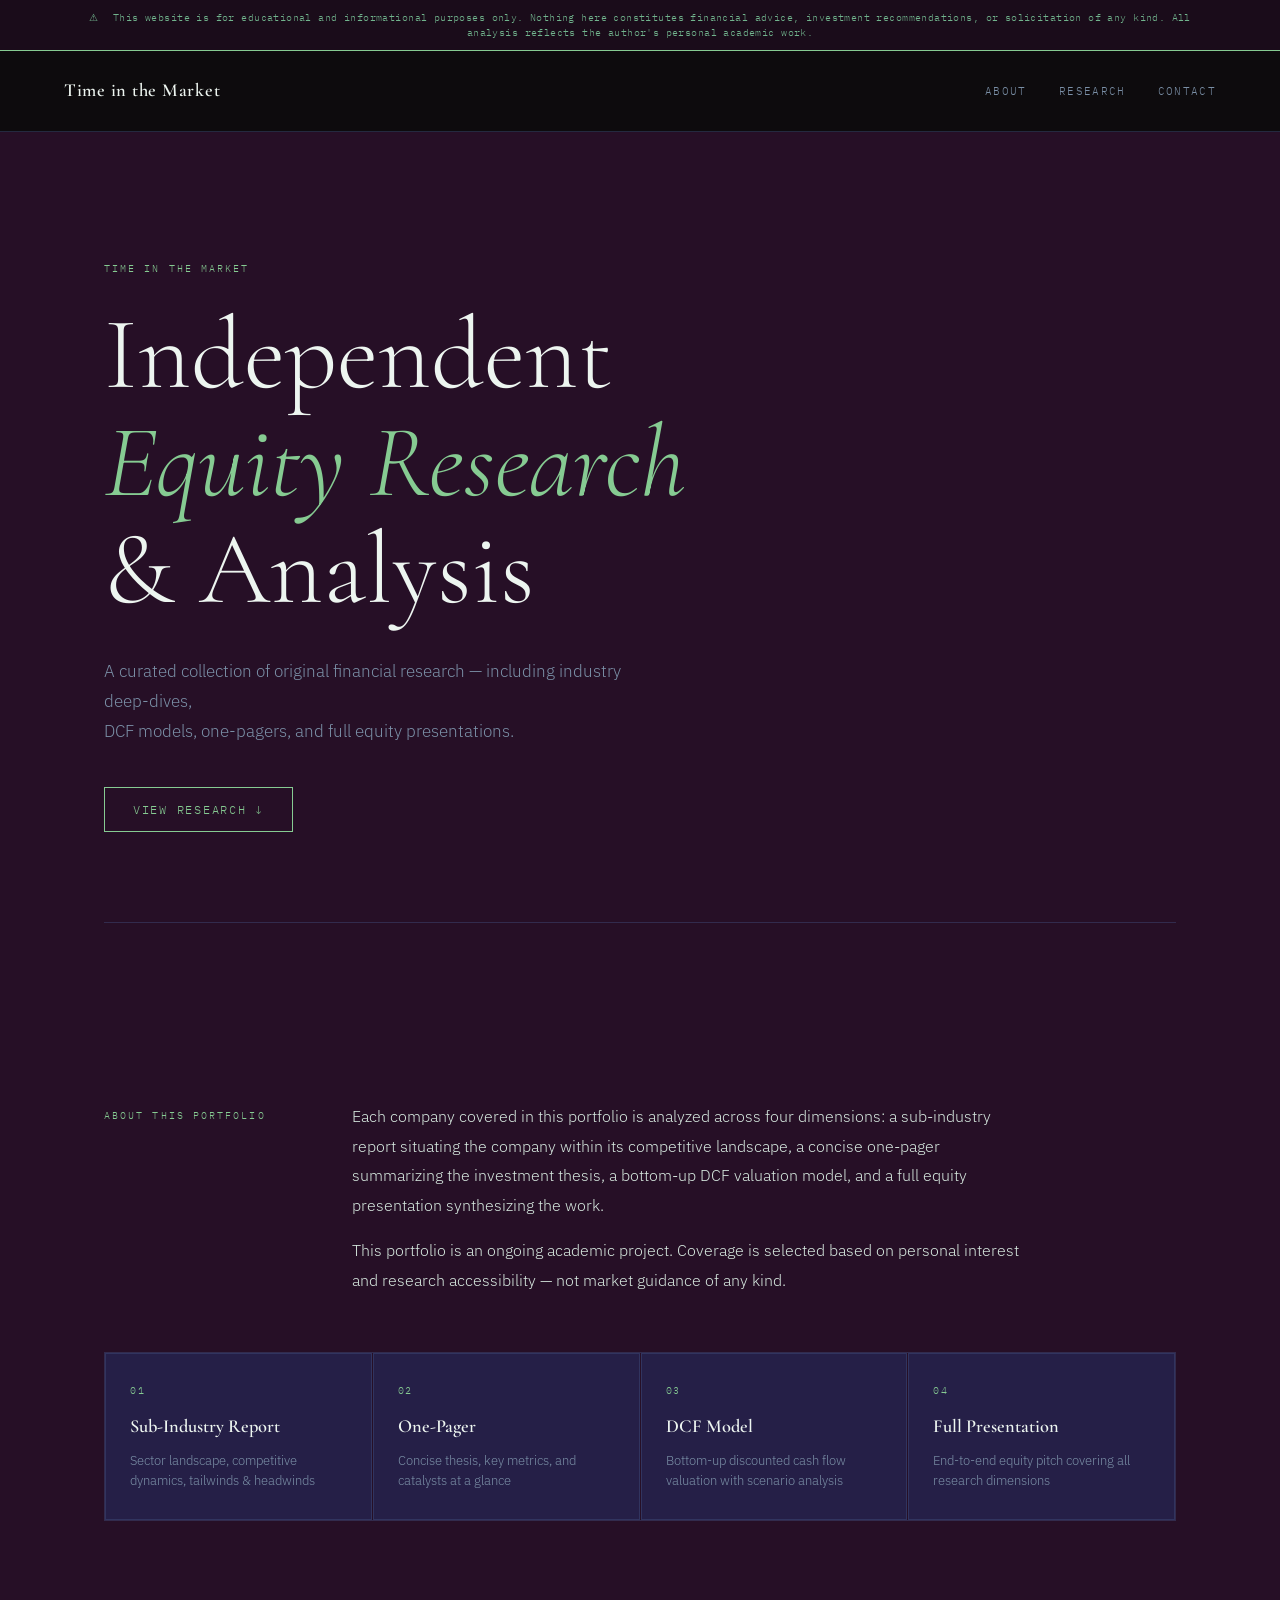
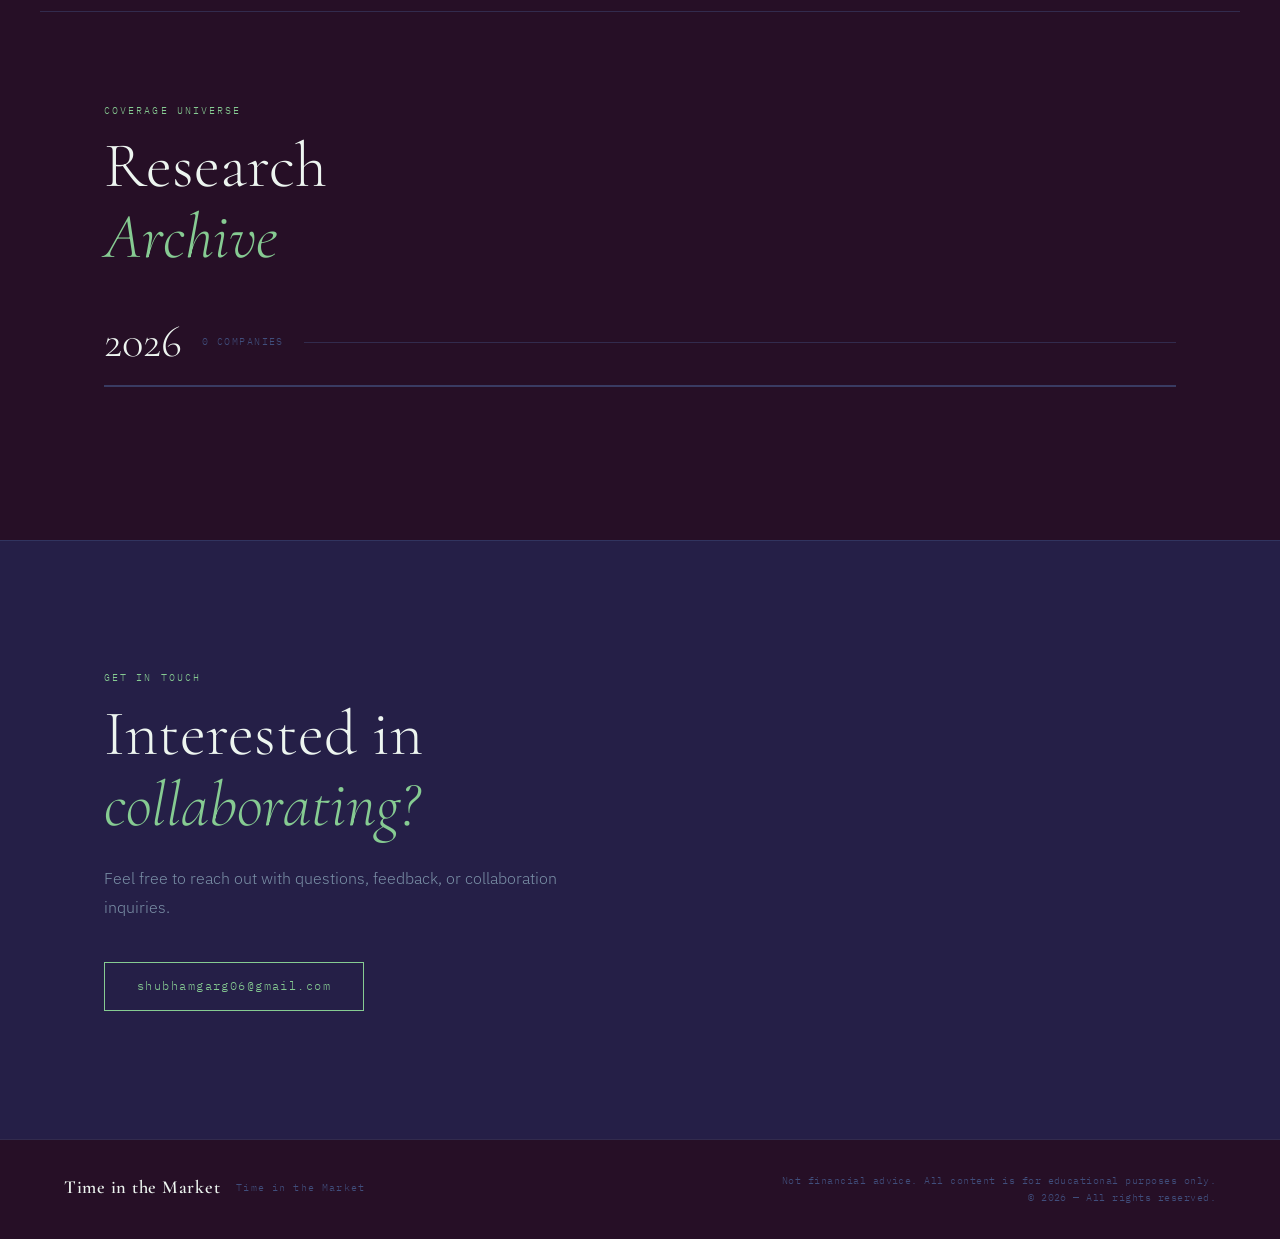
==== commit 30319e54: "Add files via upload" ====
--- a/index.html
+++ b/index.html
@@ -3,11 +3,8 @@
 <head>
   <meta charset="UTF-8" />
   <meta name="viewport" content="width=device-width, initial-scale=1.0" />
-
-  <!-- ✏️  EDIT: Update company name in title -->
-  <title>Company Name — Time in the Market</title>
-
-  <link rel="stylesheet" href="../../styles.css" />
+  <title>Time in the Market</title>
+  <link rel="stylesheet" href="styles.css" />
   <link rel="preconnect" href="https://fonts.googleapis.com" />
   <link href="https://fonts.googleapis.com/css2?family=Cormorant+Garamond:ital,wght@0,300;0,400;0,600;1,300;1,400&family=IBM+Plex+Mono:wght@300;400;500&family=IBM+Plex+Sans:wght@300;400;500&display=swap" rel="stylesheet" />
 </head>
@@ -21,163 +18,117 @@
 
   <!-- NAV -->
   <nav class="nav">
-    <a href="../../index.html" class="nav-logo">Time in the Market</a>
+    <a href="index.html" class="nav-logo">Time in the Market</a>
     <div class="nav-links">
-      <a href="../../index.html#about">About</a>
-      <a href="../../index.html#research">Research</a>
-      <a href="../../index.html#contact">Contact</a>
+      <a href="#about">About</a>
+      <a href="#research">Research</a>
+      <a href="#contact">Contact</a>
     </div>
   </nav>
 
-  <!-- BACK LINK -->
-  <div class="back-bar">
-    <a href="../../index.html#research" class="back-link">← Back to Coverage Universe</a>
-  </div>
+  <!-- HERO -->
+  <header class="hero">
+    <div class="hero-tag">Time in the Market</div>
+    <h1 class="hero-title">
+      Independent<br />
+      <em>Equity Research</em><br />
+      & Analysis
+    </h1>
+    <p class="hero-sub">
+      A curated collection of original financial research — including industry deep-dives,<br class="br-desktop" />
+      DCF models, one-pagers, and full equity presentations.
+    </p>
+    <a href="#research" class="hero-cta">View Research ↓</a>
+    <div class="hero-rule"></div>
+  </header>
 
-  <!-- COMPANY HERO -->
-  <section class="company-hero">
-
-    <!-- ✏️  EDIT: Update breadcrumb -->
-    <div class="company-breadcrumb">
-      <a href="../../index.html">Time in the Market</a> / Research / <span>Company Name</span>
-    </div>
-
-    <!-- ✏️  EDIT: Update ticker and sector -->
-    <div class="company-header-meta">
-      <span class="card-ticker">TICK</span>
-      <span class="card-sector">Sector · Sub-Sector</span>
-    </div>
-
-    <!-- ✏️  EDIT: Update company name -->
-    <h1 class="company-page-title">
-      Company<br /><em>Name Inc.</em>
-    </h1>
-
-    <!-- ✏️  EDIT: Replace with your one-paragraph company summary -->
-    <p class="company-summary">
-      Replace this with a brief description of the company — what it does, where it operates,
-      why it is interesting from a research standpoint. Keep it to 2–3 sentences.
-    </p>
-
-    <!-- ✏️  EDIT: Update key stats — add/remove stat-item blocks as needed -->
-    <div class="stats-bar">
-      <div class="stat-item">
-        <div class="stat-label">Market Cap</div>
-        <div class="stat-value">$0.0B</div>
-      </div>
-      <div class="stat-item">
-        <div class="stat-label">Revenue (TTM)</div>
-        <div class="stat-value">$0.0B</div>
-      </div>
-      <div class="stat-item">
-        <div class="stat-label">EBITDA Margin</div>
-        <div class="stat-value">0.0%</div>
-      </div>
-      <div class="stat-item">
-        <div class="stat-label">P/E Ratio</div>
-        <div class="stat-value">0.0x</div>
-      </div>
-      <div class="stat-item">
-        <div class="stat-label">Coverage Date</div>
-        <div class="stat-value">Mon YYYY</div>
+  <!-- ABOUT -->
+  <section class="about-section" id="about">
+    <div class="about-grid">
+      <div class="about-label">About This Portfolio</div>
+      <div class="about-body">
+        <p>
+          Each company covered in this portfolio is analyzed across four dimensions:
+          a sub-industry report situating the company within its competitive landscape,
+          a concise one-pager summarizing the investment thesis, a bottom-up DCF valuation
+          model, and a full equity presentation synthesizing the work.
+        </p>
+        <p>
+          This portfolio is an ongoing academic project. Coverage is selected based on
+          personal interest and research accessibility — not market guidance of any kind.
+        </p>
       </div>
     </div>
 
-  </section>
-
-  <!-- INVESTMENT THESIS QUOTE -->
-  <section class="thesis-section" style="padding-top: 2.5rem;">
-    <div class="thesis-block">
-      <!-- ✏️  EDIT: Replace with your one-sentence thesis -->
-      <p>
-        "Replace this with your core investment thesis — a single sentence that captures
-        the central argument of your research on this company."
-      </p>
+    <!-- Deliverable types -->
+    <div class="deliverables-row">
+      <div class="deliverable-card">
+        <div class="deliverable-num">01</div>
+        <div class="deliverable-name">Sub-Industry Report</div>
+        <div class="deliverable-desc">Sector landscape, competitive dynamics, tailwinds & headwinds</div>
+      </div>
+      <div class="deliverable-card">
+        <div class="deliverable-num">02</div>
+        <div class="deliverable-name">One-Pager</div>
+        <div class="deliverable-desc">Concise thesis, key metrics, and catalysts at a glance</div>
+      </div>
+      <div class="deliverable-card">
+        <div class="deliverable-num">03</div>
+        <div class="deliverable-name">DCF Model</div>
+        <div class="deliverable-desc">Bottom-up discounted cash flow valuation with scenario analysis</div>
+      </div>
+      <div class="deliverable-card">
+        <div class="deliverable-num">04</div>
+        <div class="deliverable-name">Full Presentation</div>
+        <div class="deliverable-desc">End-to-end equity pitch covering all research dimensions</div>
+      </div>
     </div>
   </section>
 
-  <!-- RESEARCH DOCUMENTS -->
-  <section class="docs-section">
+  <!-- RESEARCH GRID -->
+  <section class="research-section" id="research">
+    <div class="section-header">
+      <span class="section-label">Coverage Universe</span>
+      <h2 class="section-title">Research<br /><em>Archive</em></h2>
+    </div>
 
-    <span class="section-label">Research Documents</span>
+    <!-- ============================================================ -->
+    <!-- YEAR BLOCK — Duplicate this entire block for each new year   -->
+    <!-- ============================================================ -->
+    <div class="year-block">
 
-    <div class="docs-grid">
-
-      <!-- ===================================================== -->
-      <!-- DOCUMENT CARD 1 — Sub-Industry Report                 -->
-      <!-- ===================================================== -->
-      <div class="doc-card">
-        <div class="doc-card-num">01</div>
-        <div class="doc-card-title">Sub-Industry Report</div>
-        <div class="doc-card-desc">
-          <!-- ✏️  EDIT: Brief description of the industry report coverage -->
-          Covers the competitive landscape, key players, market dynamics, and the
-          structural tailwinds and headwinds facing this sub-industry.
-        </div>
-        <!-- ✏️  EDIT: Update href to point to your PDF file -->
-        <a href="industry-report.pdf" class="doc-card-link" target="_blank">
-          ↓ Download PDF
-        </a>
+      <div class="year-header">
+        <span class="year-label">2026</span>  <!-- ✏️ EDIT: Change the year -->
+        <span class="year-count">0 companies</span>  <!-- ✏️ EDIT: Update count -->
+        <div class="year-rule"></div>
       </div>
 
-      <!-- ===================================================== -->
-      <!-- DOCUMENT CARD 2 — One-Pager                           -->
-      <!-- ===================================================== -->
-      <div class="doc-card">
-        <div class="doc-card-num">02</div>
-        <div class="doc-card-title">One-Pager</div>
-        <div class="doc-card-desc">
-          <!-- ✏️  EDIT: Brief description of the one-pager -->
-          A single-page summary of the investment thesis, key financial metrics,
-          valuation range, catalysts, and primary risks.
-        </div>
-        <!-- ✏️  EDIT: Update href to point to your PDF file -->
-        <a href="one-pager.pdf" class="doc-card-link" target="_blank">
-          ↓ Download PDF
-        </a>
+      <div class="company-grid">
+
+        <!-- ============================================================ -->
+        <!-- ADD MORE COMPANY CARDS BELOW — copy the block above -->
+
       </div>
+    </div>
+    <!-- ============================================================ -->
+    <!-- END YEAR BLOCK                                                -->
+    <!-- ============================================================ -->
 
-      <!-- ===================================================== -->
-      <!-- DOCUMENT CARD 3 — DCF Model                           -->
-      <!-- ===================================================== -->
-      <div class="doc-card">
-        <div class="doc-card-num">03</div>
-        <div class="doc-card-title">DCF Model</div>
-        <div class="doc-card-desc">
-          <!-- ✏️  EDIT: Brief description of your DCF -->
-          Bottom-up discounted cash flow analysis with base, bull, and bear case
-          scenarios. Includes revenue build, margin assumptions, and WACC derivation.
-        </div>
-        <!-- ✏️  EDIT: Update href to point to your PDF/Excel file -->
-        <a href="dcf-model.pdf" class="doc-card-link" target="_blank">
-          ↓ Download PDF
-        </a>
-      </div>
+    <!-- ADD MORE YEAR BLOCKS ABOVE THIS LINE — copy the block above -->
 
-      <!-- ===================================================== -->
-      <!-- DOCUMENT CARD 4 — Full Presentation                   -->
-      <!-- ===================================================== -->
-      <div class="doc-card">
-        <div class="doc-card-num">04</div>
-        <div class="doc-card-title">Full Presentation</div>
-        <div class="doc-card-desc">
-          <!-- ✏️  EDIT: Brief description of the presentation -->
-          End-to-end equity pitch deck synthesizing the industry analysis, thesis,
-          valuation, and key risks into a complete presentation.
-        </div>
-        <!-- ✏️  EDIT: Update href and label — PDF or PPTX -->
-        <a href="presentation.pptx" class="doc-card-link" target="_blank">
-          ↓ Download PPTX
-        </a>
-      </div>
+  </section>
 
-      <!-- ===================================================== -->
-      <!-- ADD EXTRA DOCUMENTS HERE                              -->
-      <!-- Copy any doc-card block above and add new ones below  -->
-      <!-- ===================================================== -->
-
+  <!-- CONTACT -->
+  <section class="contact-section" id="contact">
+    <div class="contact-inner">
+      <span class="section-label">Get in Touch</span>
+      <h2 class="contact-title">Interested in<br /><em>collaborating?</em></h2>
+      <p class="contact-body">
+        Feel free to reach out with questions, feedback, or collaboration inquiries.
+      </p>
+      <!-- Replace href with your actual mailto or LinkedIn -->
+      <a href="mailto:shubhamgarg06@gmail.com" class="contact-btn">shubhamgarg06@gmail.com</a>
     </div>
-
   </section>
 
   <!-- FOOTER -->
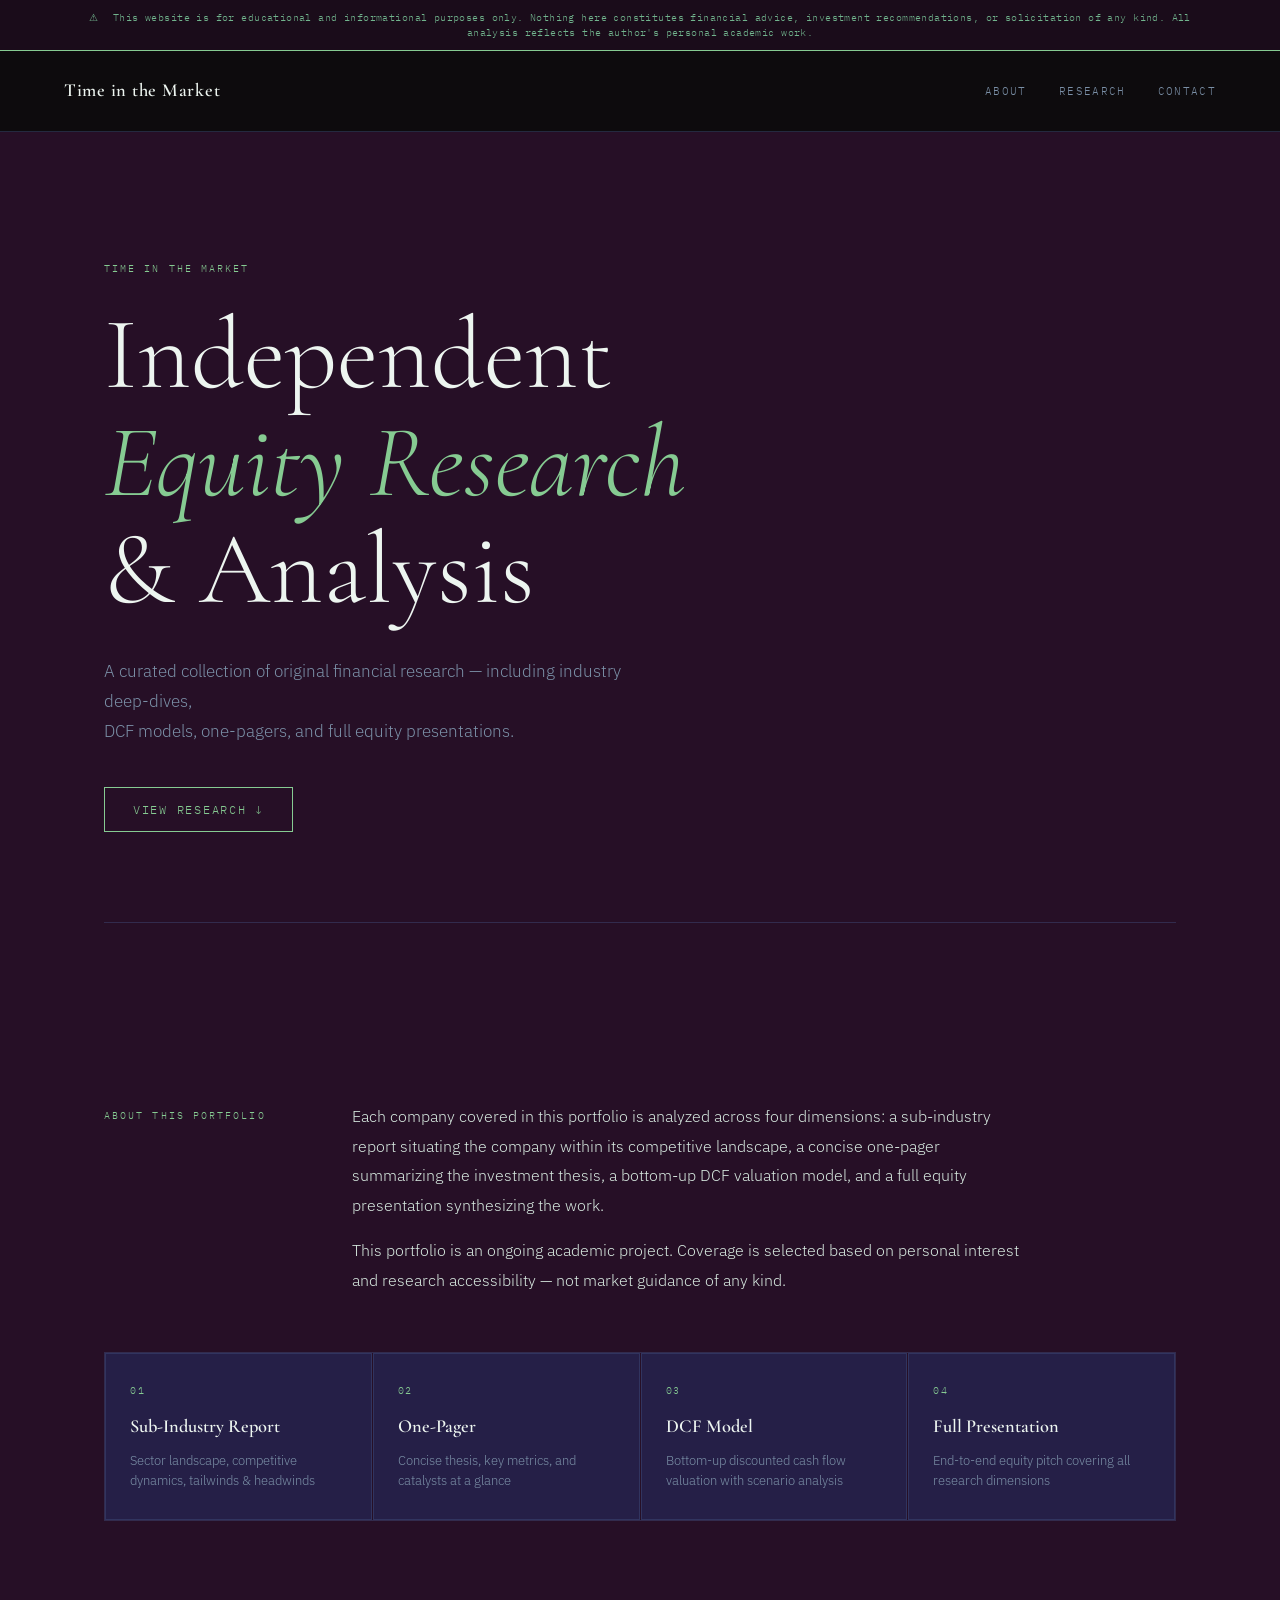
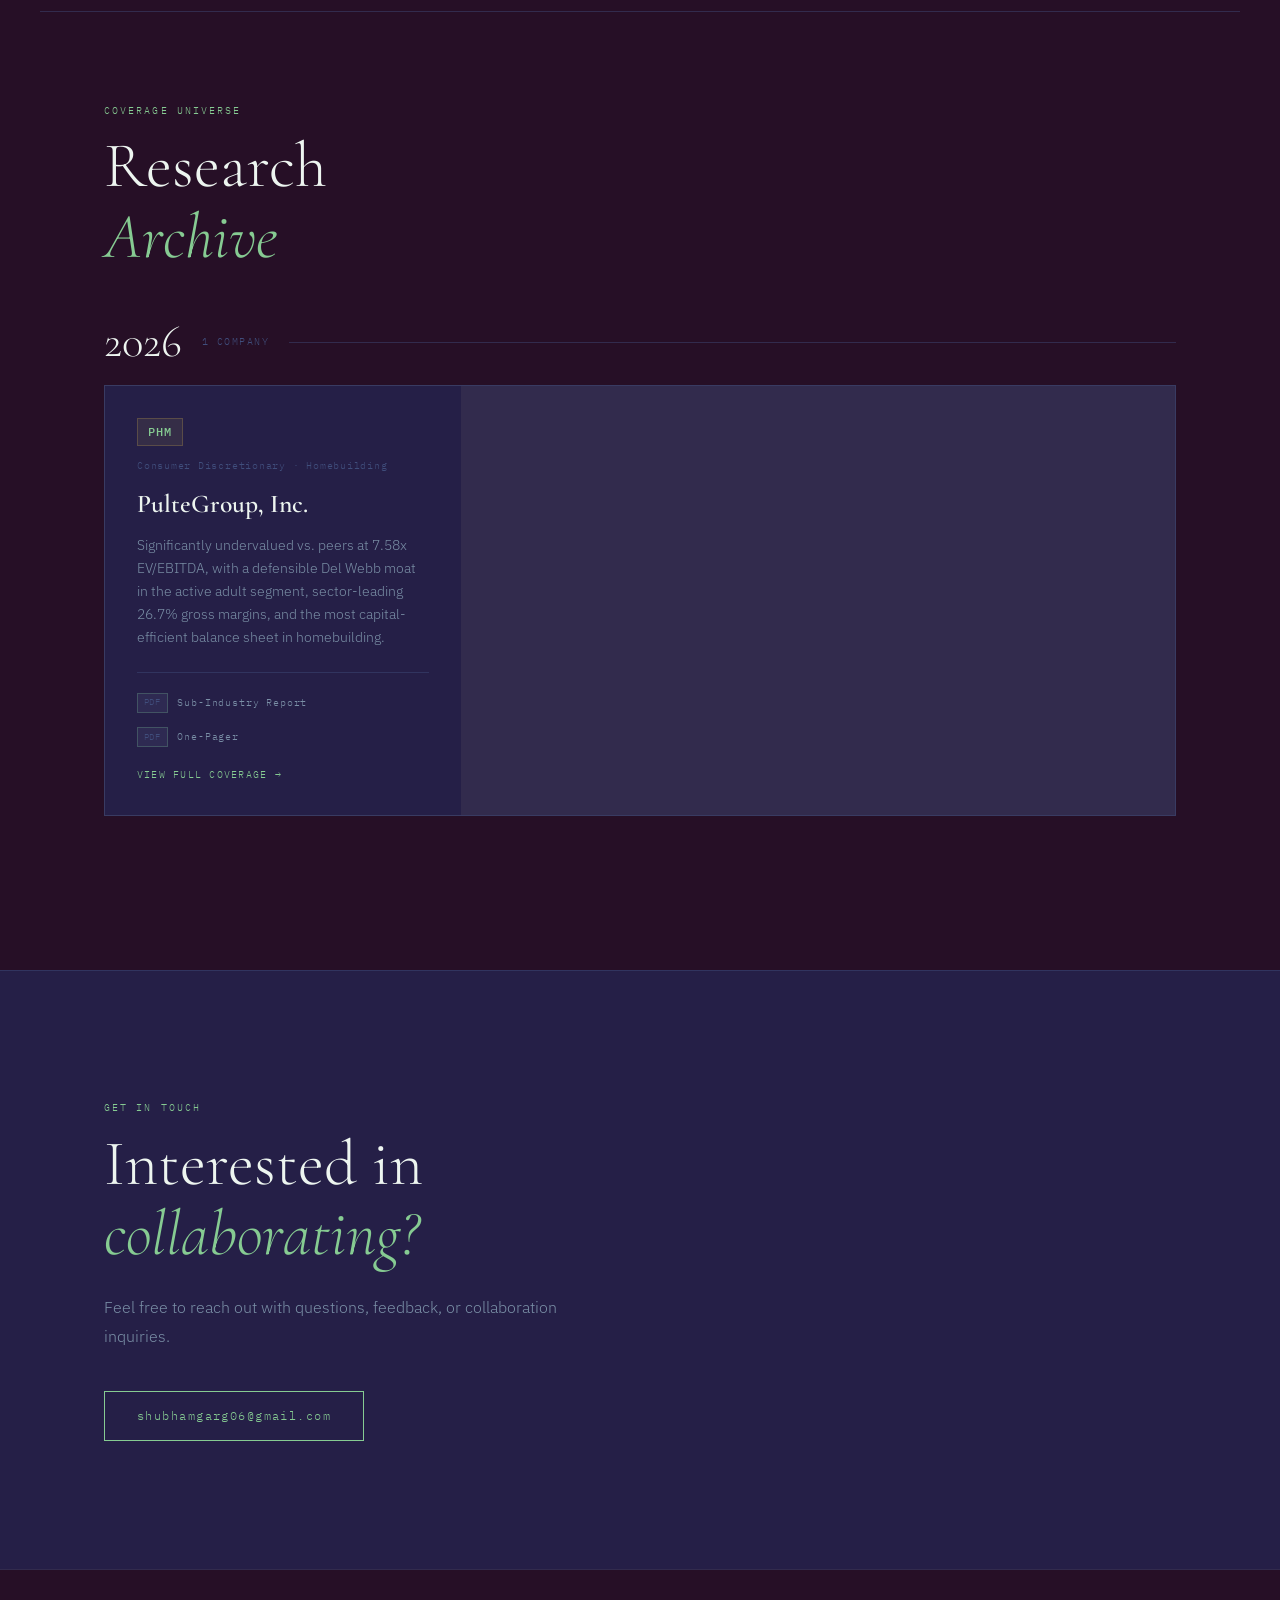
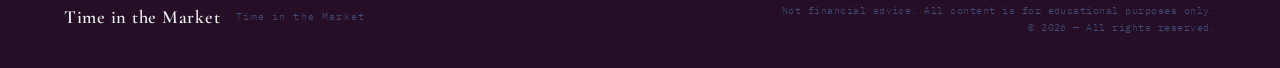
==== commit 44866a4e: "Add files via upload" ====
--- a/index.html
+++ b/index.html
@@ -99,7 +99,7 @@
 
       <div class="year-header">
         <span class="year-label">2026</span>  <!-- ✏️ EDIT: Change the year -->
-        <span class="year-count">0 companies</span>  <!-- ✏️ EDIT: Update count -->
+        <span class="year-count">1 company</span>  <!-- ✏️ EDIT: Update count -->
         <div class="year-rule"></div>
       </div>
 
@@ -107,6 +107,28 @@
 
         <!-- ============================================================ -->
         <!-- ADD MORE COMPANY CARDS BELOW — copy the block above -->
+
+        <article class="company-card">
+          <div class="card-meta">
+            <span class="card-ticker">PHM</span>
+            <span class="card-sector">Consumer Discretionary · Homebuilding</span>
+          </div>
+          <h3 class="card-company">PulteGroup, Inc.</h3>
+          <p class="card-thesis">
+            Significantly undervalued vs. peers at 7.58x EV/EBITDA, with a defensible Del Webb moat
+            in the active adult segment, sector-leading 26.7% gross margins, and the most
+            capital-efficient balance sheet in homebuilding.
+          </p>
+          <div class="card-links">
+            <a href="companies/phm/Shubham_Garg_Consumer_Discretionary_Household_Durables_Sub_Industry_Report_Homebuilding.pdf" class="card-link" target="_blank">
+              <span class="link-type">PDF</span> Sub-Industry Report
+            </a>
+            <a href="companies/phm/PHM_2026_Report.pdf" class="card-link" target="_blank">
+              <span class="link-type">PDF</span> One-Pager
+            </a>
+            <a href="companies/phm/index.html" class="card-cta">View Full Coverage →</a>
+          </div>
+        </article>
 
       </div>
     </div>
